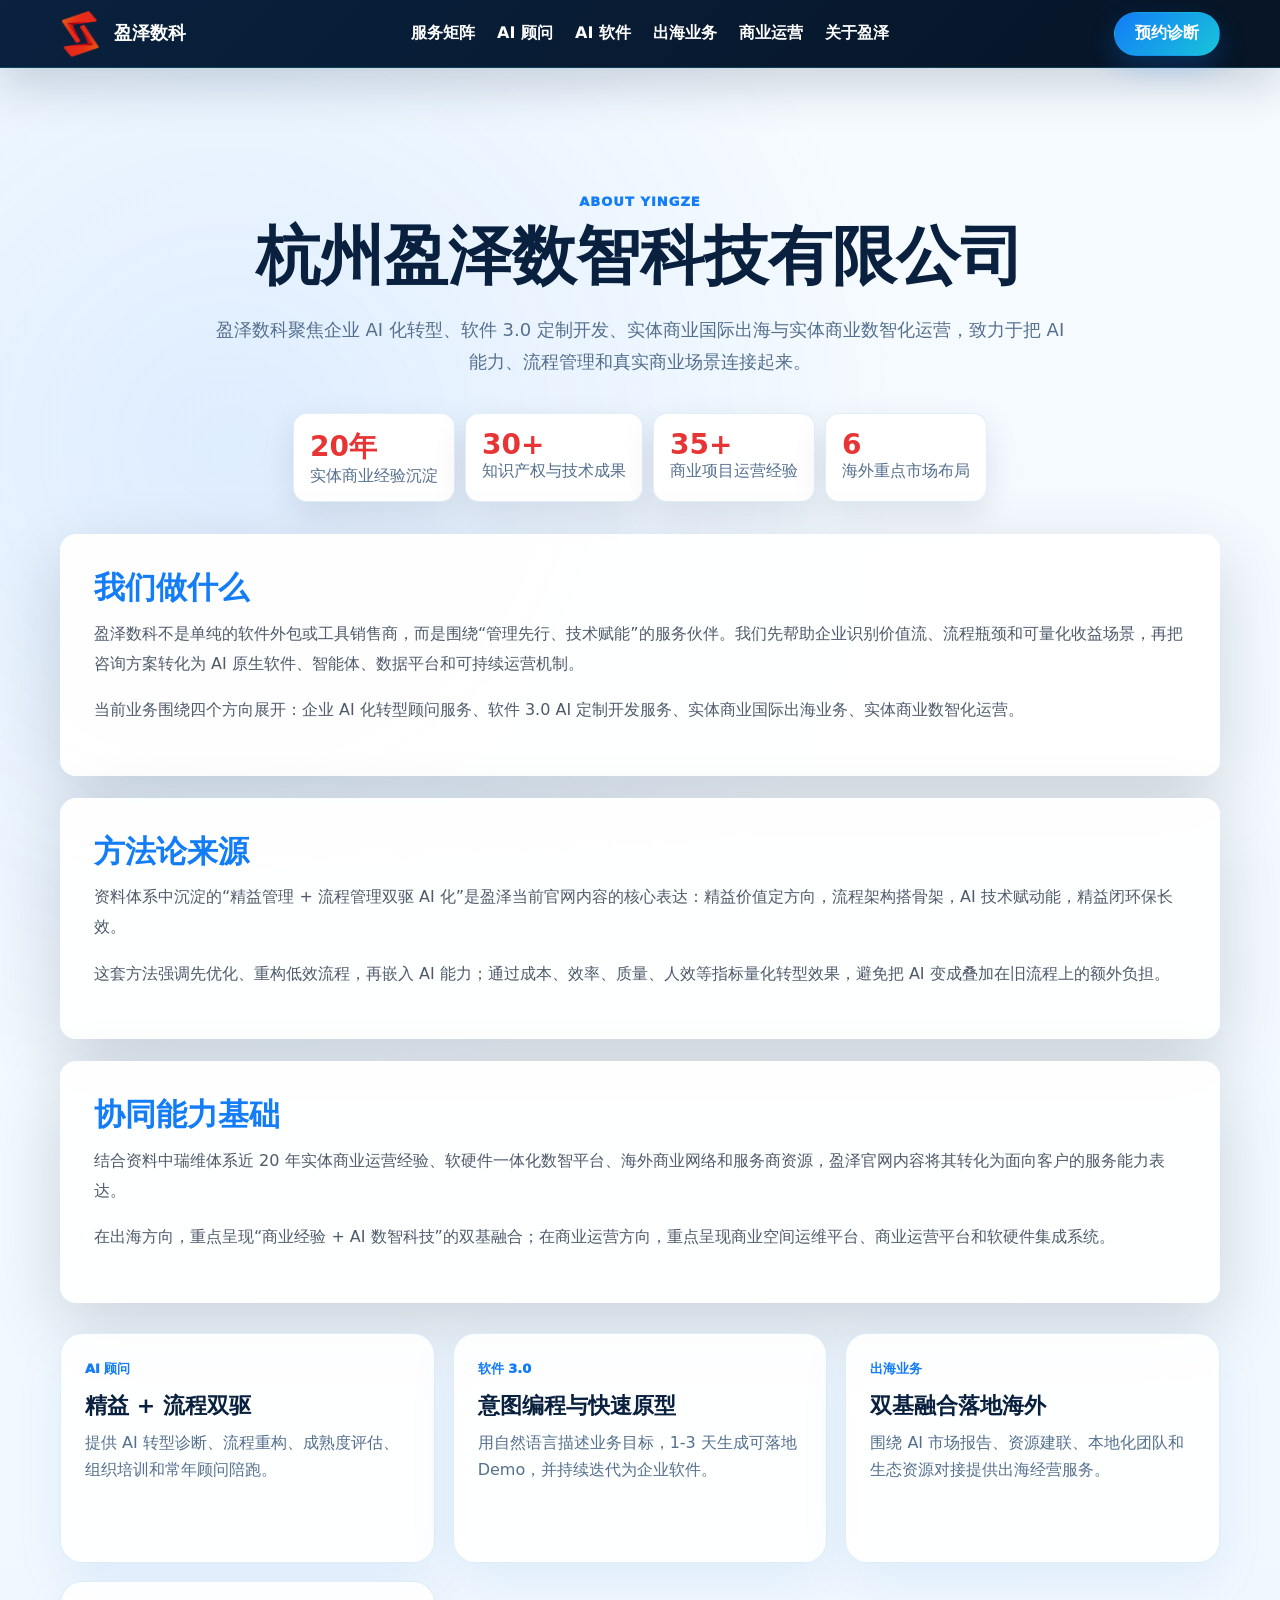
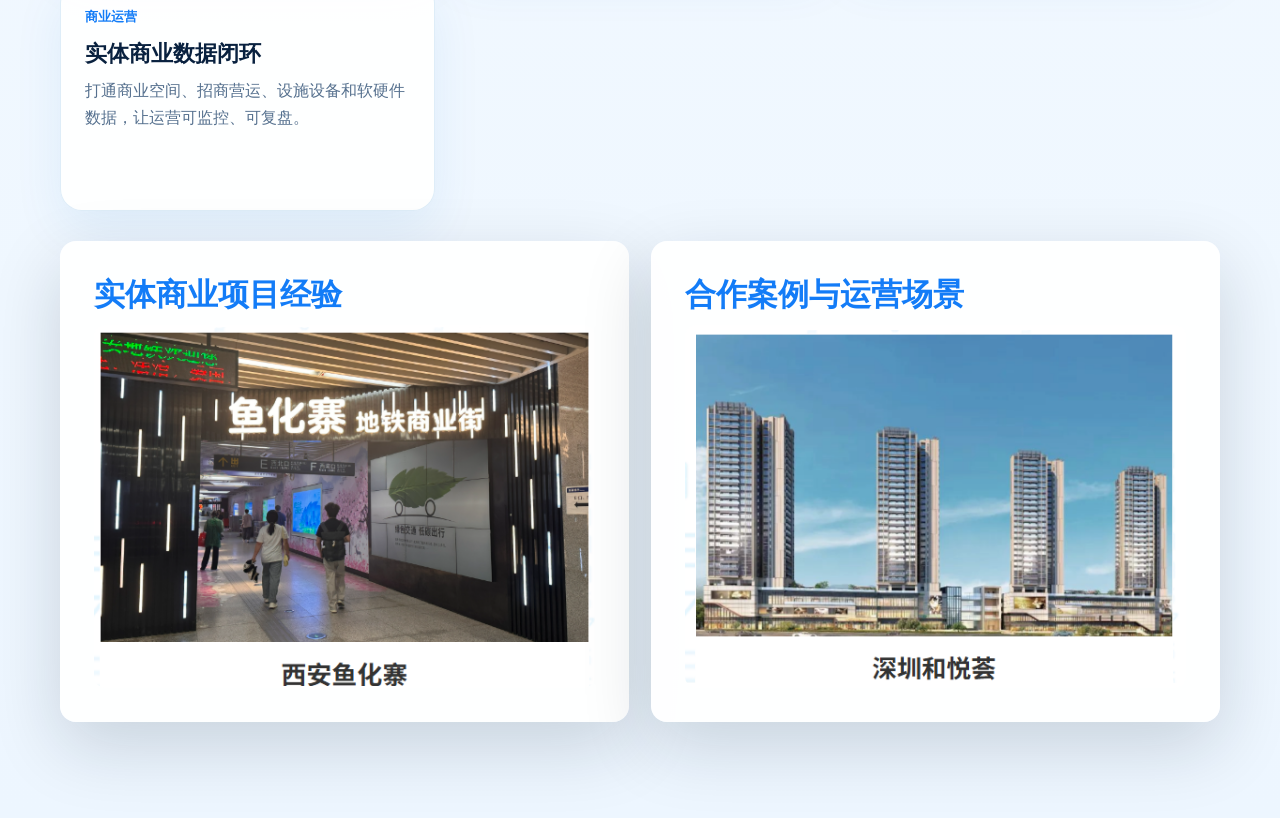
==== about.html @ e745547b "init website" ====
<!doctype html>
<html lang="zh-CN">
  <head>
    <meta charset="utf-8" />
    <meta name="viewport" content="width=device-width, initial-scale=1" />
    <title>关于盈泽 | 盈泽数科</title>
    <meta name="description" content="杭州盈泽数智科技有限公司，聚焦AI化转型顾问、软件3.0、国际出海与实体商业数智运营服务。" />
    <link rel="icon" type="image/png" href="./favicon.png" />
    <link rel="shortcut icon" type="image/png" href="./favicon.png" />
    <link rel="apple-touch-icon" href="./favicon.png" />
    <link rel="stylesheet" href="./styles.css" />
  </head>
  <body>
    <header class="site-header">
      <a class="brand" href="./index.html#home" aria-label="盈泽数科首页"><span class="brand-mark"></span><span>盈泽数科</span></a>
      <button class="nav-toggle" type="button" aria-label="打开导航" aria-expanded="false" data-nav-toggle><span></span><span></span></button>
      <nav class="site-nav" data-nav>
        <a href="./index.html#services">服务矩阵</a><a href="./advisory.html">AI 顾问</a><a href="./software.html">AI 软件</a><a href="./global.html">出海业务</a><a href="./commerce.html">商业运营</a><a href="./about.html">关于盈泽</a>
      </nav>
      <a class="header-action" href="./index.html#contact">预约诊断</a>
    </header>

    <main>
      <section class="section legacy-detail legacy-light legacy-about page-first-section">
        <div class="container">
          <div class="legacy-copy legacy-centered">
            <p class="eyebrow">ABOUT YINGZE</p>
            <h1>杭州盈泽数智科技有限公司</h1>
            <p>盈泽数科聚焦企业 AI 化转型、软件 3.0 定制开发、实体商业国际出海与实体商业数智化运营，致力于把 AI 能力、流程管理和真实商业场景连接起来。</p>
          </div>

          <div class="legacy-mini-stats stat-centered">
            <span><strong>20年</strong>实体商业经验沉淀</span>
            <span><strong>30+</strong>知识产权与技术成果</span>
            <span><strong>35+</strong>商业项目运营经验</span>
            <span><strong>6</strong>海外重点市场布局</span>
          </div>

          <div class="legacy-about-intro">
            <article>
              <h3>我们做什么</h3>
              <p>盈泽数科不是单纯的软件外包或工具销售商，而是围绕“管理先行、技术赋能”的服务伙伴。我们先帮助企业识别价值流、流程瓶颈和可量化收益场景，再把咨询方案转化为 AI 原生软件、智能体、数据平台和可持续运营机制。</p>
              <p>当前业务围绕四个方向展开：企业 AI 化转型顾问服务、软件 3.0 AI 定制开发服务、实体商业国际出海业务、实体商业数智化运营。</p>
            </article>
            <article>
              <h3>方法论来源</h3>
              <p>资料体系中沉淀的“精益管理 + 流程管理双驱 AI 化”是盈泽当前官网内容的核心表达：精益价值定方向，流程架构搭骨架，AI 技术赋动能，精益闭环保长效。</p>
              <p>这套方法强调先优化、重构低效流程，再嵌入 AI 能力；通过成本、效率、质量、人效等指标量化转型效果，避免把 AI 变成叠加在旧流程上的额外负担。</p>
            </article>
            <article>
              <h3>协同能力基础</h3>
              <p>结合资料中瑞维体系近 20 年实体商业运营经验、软硬件一体化数智平台、海外商业网络和服务商资源，盈泽官网内容将其转化为面向客户的服务能力表达。</p>
              <p>在出海方向，重点呈现“商业经验 + AI 数智科技”的双基融合；在商业运营方向，重点呈现商业空间运维平台、商业运营平台和软硬件集成系统。</p>
            </article>
          </div>

          <div class="advisory-grid about-capability-grid">
            <article><span>AI 顾问</span><h3>精益 + 流程双驱</h3><p>提供 AI 转型诊断、流程重构、成熟度评估、组织培训和常年顾问陪跑。</p></article>
            <article><span>软件 3.0</span><h3>意图编程与快速原型</h3><p>用自然语言描述业务目标，1-3 天生成可落地 Demo，并持续迭代为企业软件。</p></article>
            <article><span>出海业务</span><h3>双基融合落地海外</h3><p>围绕 AI 市场报告、资源建联、本地化团队和生态资源对接提供出海经营服务。</p></article>
            <article><span>商业运营</span><h3>实体商业数据闭环</h3><p>打通商业空间、招商营运、设施设备和软硬件数据，让运营可监控、可复盘。</p></article>
          </div>

          <div class="legacy-about-gallery">
            <article><h3>实体商业项目经验</h3><img src="./assets/legacy/我司项目1.png" alt="实体商业项目经验" /></article>
            <article><h3>合作案例与运营场景</h3><img src="./assets/legacy/合作案例1.png" alt="合作案例与运营场景" /></article>
          </div>
        </div>
      </section>
    </main>
    <script src="./script.js" defer></script>
  </body>
</html>
---- styles.css ----
:root {
  --bg: #f6fbff;
  --surface: #ffffff;
  --ink: #09213f;
  --muted: #55708e;
  --line: #d7e9f7;
  --blue: #137cf7;
  --cyan: #18c5d9;
  --mint: #26d4a4;
  --soft-blue: #eaf6ff;
  --soft-mint: #e9fbf5;
  --shadow: 0 24px 70px rgba(13, 103, 185, 0.14);
  --container: 1160px;
}

* {
  box-sizing: border-box;
}

html {
  scroll-behavior: smooth;
}

body {
  margin: 0;
  color: var(--ink);
  background:
    linear-gradient(180deg, #fffaf2 0%, #f8fcff 34%, #eaf7ff 68%, #f8fcff 100%);
  font-family: ui-sans-serif, system-ui, "Microsoft YaHei", "Segoe UI", Arial, sans-serif;
}

body.nav-open {
  overflow: hidden;
}

a {
  color: inherit;
  text-decoration: none;
}

button,
input,
select {
  font: inherit;
}

.container {
  width: min(calc(100% - 44px), var(--container));
  margin: 0 auto;
}

.site-header {
  position: sticky;
  top: 0;
  z-index: 40;
  display: grid;
  grid-template-columns: auto 1fr auto;
  gap: 24px;
  align-items: center;
  min-height: 68px;
  padding: 0 max(22px, calc((100vw - var(--container)) / 2));
  background:
    linear-gradient(135deg, rgba(9, 33, 63, 0.98), rgba(7, 20, 36, 0.96)),
    var(--ink);
  border-bottom: 1px solid rgba(24, 197, 217, 0.22);
  box-shadow: 0 18px 46px rgba(9, 33, 63, 0.18);
  backdrop-filter: blur(18px);
}

.brand {
  display: inline-flex;
  align-items: center;
  gap: 12px;
  color: #fff;
  font-weight: 900;
  white-space: nowrap;
  font-size: 18px;
  letter-spacing: 0;
  text-shadow: none;
  animation: brand-enter 1400ms cubic-bezier(0.16, 0.9, 0.18, 1) both;
  -webkit-font-smoothing: antialiased;
  text-rendering: geometricPrecision;
}

.brand-mark {
  width: 42px;
  height: 46px;
  background: url("./assets/logo-mark.png") center / contain no-repeat;
  animation: brand-mark-pop 1400ms cubic-bezier(0.16, 0.9, 0.18, 1) both;
}

.brand span:last-child {
  position: relative;
  overflow: hidden;
}

.brand span:last-child::after {
  content: none;
}

.site-nav {
  display: flex;
  justify-content: center;
  gap: 22px;
  color: #fff;
  font-size: 16px;
  font-weight: 900;
  letter-spacing: 0;
  -webkit-font-smoothing: antialiased;
  text-rendering: geometricPrecision;
}

.site-nav a:hover {
  color: #fff;
}

.header-action,
.btn {
  display: inline-flex;
  min-height: 44px;
  align-items: center;
  justify-content: center;
  padding: 10px 20px;
  border: 1px solid transparent;
  border-radius: 999px;
  font-weight: 1000;
  transition: transform 160ms ease, box-shadow 160ms ease, background 160ms ease;
}

.header-action {
  color: #fff;
  background: linear-gradient(135deg, var(--blue), var(--cyan));
  box-shadow: 0 12px 28px rgba(19, 124, 247, 0.24);
}

.btn:hover,
.header-action:hover {
  transform: translateY(-2px);
  box-shadow: 0 14px 34px rgba(19, 124, 247, 0.2);
}

.btn-primary {
  color: #fff;
  background: linear-gradient(135deg, var(--blue), var(--cyan));
}

.btn-secondary {
  color: var(--ink);
  background: rgba(255, 255, 255, 0.84);
  border-color: var(--line);
}

.nav-toggle {
  display: none;
  width: 42px;
  height: 42px;
  background: rgba(255, 255, 255, 0.08);
  border: 1px solid rgba(255, 255, 255, 0.18);
  border-radius: 12px;
}

.nav-toggle span {
  display: block;
  width: 18px;
  height: 2px;
  margin: 5px auto;
  background: #fff;
}

@keyframes brand-enter {
  0% {
    opacity: 0;
    transform: translateX(-84px) scale(0.86);
    filter: blur(8px);
  }
  42% {
    opacity: 1;
    transform: translateX(12px) scale(1.08);
    filter: blur(0);
  }
  66% {
    opacity: 1;
    transform: translateX(-4px) scale(0.99);
    filter: blur(0);
  }
  100% {
    opacity: 1;
    transform: translateX(0) scale(1);
    filter: blur(0);
  }
}

@keyframes brand-mark-pop {
  0% {
    transform: rotate(-10deg) scale(0.78);
  }
  45% {
    transform: rotate(3deg) scale(1.16);
  }
  100% {
    transform: rotate(0deg) scale(1);
  }
}

@keyframes heroGradientLoop {
  0% {
    background-position: 0% 12%, 88% 8%, 62% 86%, 0% 50%;
  }
  50% {
    background-position: 18% 24%, 70% 18%, 80% 68%, 100% 50%;
  }
  100% {
    background-position: 8% 36%, 96% 30%, 56% 72%, 0% 50%;
  }
}

@keyframes brand-shine {
  0% {
    left: -48%;
    opacity: 0;
  }
  24% {
    opacity: 1;
  }
  100% {
    left: 112%;
    opacity: 0;
  }
}

.hero {
  position: relative;
  min-height: 760px;
  overflow: hidden;
}

.hero-image {
  position: absolute;
  inset: 0;
  background:
    radial-gradient(circle at 18% 24%, rgba(255, 255, 255, 0.92) 0%, rgba(255, 255, 255, 0) 30%),
    radial-gradient(circle at 82% 18%, rgba(185, 231, 255, 0.58) 0%, rgba(185, 231, 255, 0) 34%),
    radial-gradient(circle at 68% 78%, rgba(226, 246, 255, 0.72) 0%, rgba(226, 246, 255, 0) 36%),
    linear-gradient(120deg, #fffaf2 0%, #f8fcff 36%, #eaf7ff 68%, #f7fbff 100%);
  background-size: 140% 140%, 150% 150%, 160% 160%, 220% 220%;
  animation: heroGradientLoop 18s ease-in-out infinite alternate;
}

.hero-grid {
  position: relative;
  display: grid;
  width: min(calc(100% - 44px), 1280px);
  grid-template-columns: minmax(420px, 0.92fr) minmax(560px, 1.08fr);
  gap: clamp(28px, 4vw, 48px);
  min-height: 760px;
  align-items: center;
}

.hero-copy {
  position: relative;
  z-index: 3;
  min-width: 0;
  max-width: 620px;
}

.eyebrow {
  margin: 0 0 14px;
  color: var(--blue);
  font-size: 13px;
  font-weight: 1000;
  letter-spacing: 0.08em;
}

h1,
h2,
h3,
p {
  margin-top: 0;
}

h1 {
  max-width: 760px;
  margin-bottom: 22px;
  font-size: 62px;
  font-weight: 900;
  line-height: 1.06;
  letter-spacing: 0;
  text-shadow: none;
  -webkit-font-smoothing: antialiased;
  text-rendering: geometricPrecision;
}

h2 {
  margin-bottom: 16px;
  font-size: 42px;
  line-height: 1.15;
  letter-spacing: 0;
}

h3 {
  margin-bottom: 12px;
  font-size: 24px;
  line-height: 1.25;
}

.hero-copy p:not(.eyebrow),
.section-head span,
.contact-copy span {
  max-width: 650px;
  color: var(--muted);
  font-size: 18px;
  line-height: 1.8;
}

.hero-actions {
  display: flex;
  flex-wrap: wrap;
  gap: 14px;
  margin-top: 32px;
}

.hero-tabs {
  display: inline-flex;
  gap: 2px;
  margin: 6px 0 28px;
  padding: 3px;
  background: rgba(255, 255, 255, 0.68);
  border: 1px solid rgba(215, 233, 247, 0.72);
  border-radius: 999px;
  box-shadow: 0 12px 36px rgba(13, 103, 185, 0.1);
  backdrop-filter: blur(10px);
}

.hero-tabs button {
  min-height: 40px;
  padding: 8px 20px;
  color: var(--ink);
  background: transparent;
  border: 0;
  border-radius: 999px;
  cursor: pointer;
  font-size: 16px;
  font-weight: 900;
  transition: color 180ms ease, background 180ms ease, box-shadow 180ms ease;
}

.hero-tabs button.is-active {
  color: #fff;
  background: #050b13;
  box-shadow: 0 10px 24px rgba(9, 33, 63, 0.18);
}

.hero-rotator {
  height: 144px;
  overflow: hidden;
}

.hero-rotator-track {
  display: grid;
  transition: transform 880ms cubic-bezier(0.16, 0.9, 0.18, 1);
  will-change: transform;
}

.hero-rotator h1 {
  display: flex;
  height: 144px;
  margin: 0;
  align-items: center;
}

.hero-dynamic-copy {
  min-height: 96px;
  transition: opacity 220ms ease, transform 220ms ease;
}

.hero-dynamic-copy.is-changing {
  opacity: 0;
  transform: translateY(8px);
}

.hero-showcase {
  position: relative;
  display: flex;
  width: 630px;
  max-width: 52vw;
  height: 700px;
  margin-left: auto;
  gap: 24px;
  overflow: hidden;
  border-radius: 0;
  mask-image: linear-gradient(180deg, transparent 0%, #000 7%, #000 93%, transparent 100%);
}

.hero-showcase::before,
.hero-showcase::after {
  position: absolute;
  left: 0;
  right: 0;
  z-index: 2;
  height: 110px;
  content: "";
  pointer-events: none;
}

.hero-showcase::before {
  top: 0;
  background: linear-gradient(180deg, rgba(246, 251, 255, 0.86), transparent);
}

.hero-showcase::after {
  bottom: 0;
  background: linear-gradient(0deg, rgba(246, 251, 255, 0.9), transparent);
}

.showcase-lane {
  display: flex;
  width: 194px;
  flex: 0 0 194px;
  flex-direction: column;
  gap: 24px;
  padding-top: 24px;
  will-change: transform;
}

.showcase-card {
  position: relative;
  width: 194px;
  height: 260px;
  flex: 0 0 260px;
  overflow: hidden;
  color: #fff;
  background: #fff;
  border-radius: 16px;
  box-shadow: 0 18px 44px rgba(9, 33, 63, 0.16);
  cursor: pointer;
  transition: transform 180ms ease, box-shadow 180ms ease;
}

.showcase-card--text {
  display: flex;
  height: 73px;
  flex-basis: 73px;
  padding: 14px 16px;
  flex-direction: column;
  justify-content: center;
  color: var(--ink);
  background: #fff;
}

.showcase-card--text strong {
  margin-bottom: 4px;
  color: var(--ink);
  font-size: 15px;
  font-weight: 900;
  line-height: 1.25;
  letter-spacing: 0;
  text-shadow: none;
  -webkit-font-smoothing: antialiased;
  text-rendering: geometricPrecision;
}

.showcase-card--text span {
  color: #52657c;
  font-size: 12px;
  font-weight: 650;
  line-height: 1.25;
  letter-spacing: 0;
  text-shadow: none;
  -webkit-font-smoothing: antialiased;
  text-rendering: geometricPrecision;
}

.showcase-card:hover {
  transform: translateY(-3px);
  box-shadow: 0 24px 60px rgba(9, 33, 63, 0.24);
}

.service-body p {
  color: var(--cyan);
  font-size: 12px;
  font-weight: 1000;
  letter-spacing: 0.08em;
}

.service-body p {
  color: #9ff8ff;
  text-shadow: 0 1px 8px rgba(0, 46, 76, 0.8);
}

.showcase-visual {
  position: absolute;
  inset: 0;
  background: url("./assets/youzan-showcase/01-dushi-liren.jpg") center / cover no-repeat;
  transition: opacity 180ms ease, transform 180ms ease;
}

.showcase-visual::before {
  content: none;
}

.showcase-visual::after {
  content: none;
}

.showcase-card:hover .showcase-visual {
  opacity: 0.92;
  transform: scale(1.035);
}

.showcase-card--image strong {
  display: block;
  color: #fff;
  font-size: 18px;
  line-height: 1.2;
}

.showcase-card--image p {
  margin: 0;
  color: rgba(255, 255, 255, 0.84);
  font-size: 12px;
  font-weight: 650;
  line-height: 1.45;
}

.card-agent .showcase-visual {
  background-image: url("./assets/youzan-showcase/02-daogou-ai.jpg");
}

.card-global .showcase-visual {
  background-image: url("./assets/youzan-showcase/03-neican.jpg");
}

.card-commerce .showcase-visual {
  background-image: url("./assets/youzan-showcase/04-siyu-service.jpg");
}

.card-retail .showcase-visual {
  background-image: url("./assets/youzan-showcase/05-brand-growth.jpg");
}

.card-workflow .showcase-visual {
  background-image: url("./assets/youzan-showcase/06-youzan-ai.jpg");
}

.card-content .showcase-visual {
  background-image: url("./assets/youzan-showcase/07-solutions.jpg");
}

.card-data .showcase-visual {
  background-image: url("./assets/youzan-showcase/08-allvalue.jpg");
}

.card-customer .showcase-visual {
  background-image: url("./assets/youzan-showcase/09-douyin.jpg");
}

.card-store .showcase-visual {
  background-image: url("./assets/youzan-showcase/10-huitouke-a.jpeg");
}

.card-market .showcase-visual {
  background-image: url("./assets/youzan-showcase/11-pengpeng.jpg");
}

.card-oversea .showcase-visual {
  background-image: url("./assets/youzan-showcase/12-huitouke-b.jpeg");
}

.section {
  padding: 96px 0;
}

.services {
  background:
    radial-gradient(circle at 16% 6%, rgba(255, 255, 255, 0.92) 0%, rgba(255, 255, 255, 0) 28%),
    radial-gradient(circle at 86% 28%, rgba(185, 231, 255, 0.34) 0%, rgba(185, 231, 255, 0) 30%),
    linear-gradient(180deg, rgba(247, 251, 255, 0.08) 0%, #f9fcff 42%, #eef8ff 100%);
}

.section-head {
  max-width: 760px;
  margin-bottom: 34px;
}

.section-head.compact {
  margin-inline: auto;
  text-align: center;
}

.service-grid {
  display: grid;
  grid-template-columns: repeat(2, minmax(0, 1fr));
  gap: 24px;
}

.service-card {
  position: relative;
  min-height: 210px;
  overflow: hidden;
  background: var(--surface);
  border: 1px solid var(--line);
  border-radius: 24px;
  box-shadow: 0 18px 50px rgba(13, 103, 185, 0.08);
}

.service-card::after {
  position: absolute;
  inset: 0;
  content: "";
  background:
    linear-gradient(180deg, rgba(6, 26, 50, 0.12) 0%, rgba(6, 26, 50, 0.34) 42%, rgba(4, 18, 36, 0.94) 100%),
    linear-gradient(90deg, rgba(19, 124, 247, 0.22), rgba(5, 18, 36, 0.18));
  pointer-events: none;
}

.service-art {
  position: absolute;
  inset: 0;
  background-size: cover;
  background-position: center;
  transition: transform 220ms ease;
}

.service-card:hover .service-art {
  transform: scale(1.035);
}

.art-advisory {
  background-image: url("./assets/module-back-compressed.jpg");
  background-position: center 43%;
}

.art-software {
  background-image: url("./assets/module-back-compressed.jpg");
  background-position: 54% center;
}

.art-global {
  background-image: url("./assets/module-back-compressed.jpg");
  background-position: 46% center;
}

.art-commerce {
  background-image: url("./assets/module-back-compressed.jpg");
  background-position: center 58%;
}

.service-body {
  position: relative;
  z-index: 1;
  display: flex;
  min-height: 210px;
  padding: 24px;
  flex-direction: column;
  justify-content: flex-end;
  color: #fff;
  text-shadow: 0 2px 12px rgba(3, 12, 24, 0.5);
}

.service-body span {
  display: block;
  color: rgba(255, 255, 255, 0.94);
  line-height: 1.55;
  font-weight: 650;
}

.service-body h3 {
  color: #fff;
  text-shadow: 0 3px 16px rgba(3, 12, 24, 0.78);
}

.service-body a {
  display: inline-flex;
  width: fit-content;
  min-height: 34px;
  margin-top: 18px;
  align-items: center;
  gap: 8px;
  padding: 7px 13px;
  color: #fff;
  background: rgba(255, 255, 255, 0.16);
  border: 1px solid rgba(255, 255, 255, 0.58);
  border-radius: 999px;
  box-shadow: 0 8px 22px rgba(2, 14, 28, 0.2);
  font-weight: 1000;
  text-shadow: 0 2px 10px rgba(3, 12, 24, 0.68);
  transition: transform 160ms ease, background 160ms ease, border-color 160ms ease;
}

.service-body a::after {
  content: "→";
  font-size: 15px;
  line-height: 1;
}

.service-body a:hover {
  transform: translateY(-1px);
  background: rgba(255, 255, 255, 0.28);
  border-color: rgba(255, 255, 255, 0.9);
}

.bright-band {
  background: linear-gradient(135deg, #ffffff, #eaf7ff 52%, #e9fbf5);
}

.split,
.contact-grid,
.footer-grid {
  display: grid;
  grid-template-columns: minmax(0, 0.9fr) minmax(340px, 0.7fr);
  gap: 52px;
  align-items: start;
}

.value-list,
.process-grid {
  display: grid;
  gap: 14px;
}

.value-list article,
.process-grid article,
.contact-form {
  background: var(--surface);
  border: 1px solid var(--line);
  border-radius: 20px;
  box-shadow: 0 14px 40px rgba(13, 103, 185, 0.07);
}

.value-list article {
  padding: 22px;
}

.value-list b,
.process-grid b {
  display: block;
  margin-bottom: 8px;
  font-size: 19px;
}

.value-list span,
.process-grid p {
  color: var(--muted);
  line-height: 1.7;
}

.process {
  background:
    radial-gradient(circle at 18% 20%, rgba(255, 250, 242, 0.84) 0%, rgba(255, 250, 242, 0) 30%),
    radial-gradient(circle at 78% 8%, rgba(24, 197, 217, 0.12) 0%, rgba(24, 197, 217, 0) 32%),
    linear-gradient(180deg, #eef8ff 0%, #fbfdff 46%, #f3fbff 100%);
}

.process-grid {
  grid-template-columns: repeat(4, 1fr);
}

.process-grid article {
  padding: 24px;
}

.process-grid span {
  display: inline-flex;
  margin-bottom: 22px;
  color: var(--blue);
  font-weight: 1000;
}

.legacy-detail {
  overflow: hidden;
}

.page-first-section {
  padding-top: 126px;
}

.legacy-detail img {
  display: block;
  max-width: 100%;
}

.legacy-dark {
  color: #fff;
  background: linear-gradient(180deg, #07090d 0%, #111927 100%);
}

.legacy-light {
  background:
    radial-gradient(circle at 18% 16%, rgba(19, 124, 247, 0.1), transparent 30%),
    linear-gradient(180deg, #f6fbff 0%, #edf6ff 100%);
}

.advisory-hero {
  background:
    radial-gradient(circle at 16% 18%, rgba(255, 250, 242, 0.92) 0%, rgba(255, 250, 242, 0) 30%),
    radial-gradient(circle at 88% 20%, rgba(185, 231, 255, 0.54) 0%, rgba(185, 231, 255, 0) 34%),
    linear-gradient(135deg, #fffaf2 0%, #f8fcff 46%, #eaf7ff 100%);
}

.advisory-hero-card {
  overflow: hidden;
  background: rgba(255, 255, 255, 0.92);
  border: 1px solid rgba(215, 233, 247, 0.82);
  border-radius: 26px;
  box-shadow: 0 26px 76px rgba(9, 33, 63, 0.16);
}

.advisory-hero-card img {
  width: 100%;
  aspect-ratio: 1.42;
  object-fit: cover;
}

.advisory-hero-card div {
  padding: 24px;
}

.advisory-hero-card b {
  display: block;
  margin-bottom: 8px;
  font-size: 22px;
}

.advisory-hero-card p {
  margin: 0;
  color: var(--muted);
  line-height: 1.7;
}

.advisory-band {
  background:
    radial-gradient(circle at 20% 0%, rgba(255, 255, 255, 0.88) 0%, rgba(255, 255, 255, 0) 30%),
    linear-gradient(180deg, #f4fbff 0%, #fbfdff 50%, #eef8ff 100%);
}

.advisory-grid {
  display: grid;
  grid-template-columns: repeat(3, minmax(0, 1fr));
  gap: 18px;
}

.advisory-grid article {
  min-height: 230px;
  padding: 24px;
  background: rgba(255, 255, 255, 0.9);
  border: 1px solid rgba(215, 233, 247, 0.82);
  border-radius: 22px;
  box-shadow: 0 18px 50px rgba(13, 103, 185, 0.08);
}

.advisory-grid span {
  color: var(--blue);
  font-size: 13px;
  font-weight: 1000;
}

.advisory-grid h3 {
  margin: 14px 0 10px;
  font-size: 22px;
}

.advisory-grid p {
  margin: 0;
  color: var(--muted);
  line-height: 1.7;
}

.advisory-method {
  background:
    radial-gradient(circle at 82% 12%, rgba(24, 197, 217, 0.13) 0%, rgba(24, 197, 217, 0) 32%),
    linear-gradient(180deg, #eef8ff 0%, #f9fcff 56%, #f4fbff 100%);
}

.advisory-process {
  grid-template-columns: repeat(3, 1fr);
}

.advisory-deliverables .legacy-product-card {
  min-height: 260px;
  padding: 28px;
  background: rgba(255, 255, 255, 0.92);
}

.advisory-cta {
  background:
    radial-gradient(circle at 18% 18%, rgba(255, 250, 242, 0.9) 0%, rgba(255, 250, 242, 0) 28%),
    radial-gradient(circle at 82% 30%, rgba(185, 231, 255, 0.44) 0%, rgba(185, 231, 255, 0) 34%),
    linear-gradient(180deg, #eef8ff 0%, #fbfdff 100%);
}

.advisory-actions {
  justify-content: center;
}

.legacy-copy {
  max-width: 720px;
}

.legacy-copy h2 {
  font-size: clamp(34px, 4vw, 58px);
  line-height: 1.1;
}

.legacy-copy h1 {
  max-width: none;
  font-size: clamp(38px, 5vw, 68px);
  line-height: 1.08;
}

.legacy-copy p:not(.eyebrow) {
  color: rgba(255, 255, 255, 0.74);
  font-size: 18px;
  line-height: 1.75;
}

.legacy-light .legacy-copy p:not(.eyebrow) {
  color: var(--muted);
}

.legacy-centered {
  max-width: 860px;
  margin: 0 auto 36px;
  text-align: center;
}

.legacy-product-grid {
  display: grid;
  grid-template-columns: repeat(3, minmax(0, 1fr));
  gap: 18px;
}

.legacy-product-card {
  min-height: 510px;
  padding: 18px 18px 26px;
  color: var(--ink);
  background: #f6f8fb;
  border: 1px solid rgba(215, 233, 247, 0.72);
  border-radius: 18px;
  box-shadow: 0 20px 52px rgba(9, 22, 40, 0.16);
}

.legacy-product-card img {
  width: 100%;
  aspect-ratio: 1.78;
  margin-bottom: 22px;
  object-fit: contain;
  background: #fff;
  border-radius: 12px;
}

.legacy-product-card p {
  color: var(--muted);
  line-height: 1.65;
}

.legacy-product-card a {
  display: inline-flex;
  margin-top: 12px;
  color: var(--blue);
  font-weight: 1000;
}

.legacy-split-grid {
  display: grid;
  grid-template-columns: 0.86fr 1.14fr;
  gap: 48px;
  align-items: center;
}

.legacy-mini-stats {
  display: flex;
  gap: 10px;
  flex-wrap: wrap;
  margin-top: 24px;
}

.stat-centered {
  justify-content: center;
  margin: 0 auto 32px;
}

.legacy-mini-stats span {
  padding: 14px 16px;
  color: var(--muted);
  background: #fff;
  border: 1px solid rgba(215, 233, 247, 0.72);
  border-radius: 14px;
  box-shadow: 0 12px 34px rgba(9, 22, 40, 0.1);
}

.legacy-mini-stats strong {
  display: block;
  color: #e73535;
  font-size: 28px;
}

.legacy-pain-stack {
  display: grid;
  gap: 16px;
}

.legacy-pain-stack img,
.legacy-mosaic figure,
.legacy-case-stage img,
.legacy-case-row article,
.legacy-about-intro article,
.legacy-about-gallery article {
  border-radius: 16px;
  box-shadow: 0 24px 70px rgba(9, 22, 40, 0.16);
}

.legacy-pain-stack img:nth-child(2) {
  margin-left: 10%;
}

.legacy-pain-stack img:nth-child(3) {
  width: 86%;
}

.legacy-pain-stack img:nth-child(4) {
  width: 92%;
  margin-left: 6%;
}

.legacy-mosaic {
  display: grid;
  grid-template-columns: repeat(6, 1fr);
  gap: 14px;
}

.legacy-mosaic figure {
  position: relative;
  min-height: 240px;
  margin: 0;
  overflow: hidden;
  background: #fff;
}

.legacy-mosaic figure {
  grid-column: span 2;
}

.legacy-mosaic img {
  width: 100%;
  height: 100%;
  object-fit: cover;
}

.legacy-mosaic figcaption {
  position: absolute;
  left: 14px;
  bottom: 12px;
  padding: 8px 12px;
  color: #fff;
  background: rgba(0, 0, 0, 0.58);
  border-radius: 999px;
  backdrop-filter: blur(12px);
  font-size: 13px;
  font-weight: 900;
}

.legacy-case-stage {
  display: grid;
  grid-template-columns: repeat(2, 1fr);
  gap: 16px;
  margin-bottom: 18px;
}

.legacy-case-stage img,
.legacy-case-row img {
  width: 100%;
  object-fit: cover;
}

.legacy-case-row {
  display: flex;
  gap: 14px;
}

.legacy-case-row article {
  flex: 1;
  overflow: hidden;
  background: #fff;
}

.legacy-case-row img {
  aspect-ratio: 1.78;
}

.legacy-case-row h3 {
  margin: 14px 16px 18px;
  font-size: 18px;
}

.legacy-about .legacy-copy h2 {
  color: var(--blue);
}

.legacy-about-intro {
  display: grid;
  gap: 22px;
  margin-bottom: 28px;
}

.about-capability-grid {
  margin: 30px 0;
}

.legacy-about-intro article,
.legacy-about-gallery article {
  padding: clamp(22px, 3vw, 34px);
  background: rgba(255, 255, 255, 0.96);
}

.legacy-about-intro h3,
.legacy-about-gallery h3 {
  color: var(--blue);
  font-size: clamp(24px, 2.4vw, 34px);
}

.legacy-about-intro p {
  color: #4f5b6b;
  line-height: 1.9;
}

.legacy-about-gallery {
  display: grid;
  grid-template-columns: repeat(2, minmax(0, 1fr));
  gap: 22px;
}

.legacy-about-gallery img {
  width: 100%;
  aspect-ratio: 1.38;
  object-fit: contain;
  background: #fff;
  border-radius: 12px;
}

.contact {
  padding: 96px 0;
  background:
    radial-gradient(circle at 18% 18%, rgba(255, 250, 242, 0.88) 0%, rgba(255, 250, 242, 0) 28%),
    radial-gradient(circle at 82% 26%, rgba(185, 231, 255, 0.42) 0%, rgba(185, 231, 255, 0) 32%),
    linear-gradient(180deg, #f3fbff 0%, #f9fcff 48%, #eaf7ff 100%);
}

.contact-form {
  display: grid;
  gap: 16px;
  padding: 28px;
}

.contact-form label {
  display: grid;
  gap: 8px;
  color: var(--muted);
  font-size: 14px;
  font-weight: 1000;
}

.contact-form input,
.contact-form select {
  min-height: 48px;
  padding: 11px 13px;
  color: var(--ink);
  background: #fff;
  border: 1px solid var(--line);
  border-radius: 14px;
  outline: none;
}

.contact-form input:focus,
.contact-form select:focus {
  border-color: var(--cyan);
  box-shadow: 0 0 0 4px rgba(24, 197, 217, 0.16);
}

.form-status {
  min-height: 24px;
  margin: 0;
  color: #0d8f78;
  font-weight: 900;
}

.site-footer {
  padding: 42px 0;
  color: rgba(255, 255, 255, 0.78);
  background: #09213f;
}

.site-footer strong {
  color: #fff;
}

.site-footer p {
  line-height: 1.7;
}

@media (max-width: 1040px) {
  .site-header {
    grid-template-columns: auto auto;
    justify-content: space-between;
  }

  .nav-toggle {
    display: block;
  }

  .site-nav {
    position: fixed;
    inset: 76px 16px auto;
    display: none;
    padding: 16px;
    flex-direction: column;
    gap: 4px;
    color: rgba(255, 255, 255, 0.82);
    background: rgba(9, 33, 63, 0.96);
    border: 1px solid rgba(24, 197, 217, 0.2);
    border-radius: 20px;
    box-shadow: 0 20px 60px rgba(9, 33, 63, 0.24);
  }

  .site-nav.is-open {
    display: flex;
  }

  .site-nav a {
    padding: 10px;
  }

  .header-action {
    display: none;
  }

  .hero-grid,
  .split,
  .contact-grid,
  .footer-grid {
    grid-template-columns: 1fr;
  }

  .hero-showcase {
    width: 100%;
    max-width: 100%;
    height: 560px;
    justify-content: center;
  }

  .hero-image {
    background:
      radial-gradient(circle at 20% 16%, rgba(255, 255, 255, 0.9) 0%, rgba(255, 255, 255, 0) 32%),
      radial-gradient(circle at 78% 24%, rgba(185, 231, 255, 0.54) 0%, rgba(185, 231, 255, 0) 38%),
      linear-gradient(145deg, #fffaf2 0%, #f8fcff 42%, #eaf7ff 100%);
    background-size: 145% 145%, 155% 155%, 220% 220%;
  }

  .process-grid {
    grid-template-columns: repeat(2, 1fr);
  }

  .legacy-product-grid,
  .legacy-split-grid,
  .legacy-case-stage,
  .legacy-about-gallery,
  .advisory-grid,
  .advisory-process {
    grid-template-columns: 1fr;
  }

  .legacy-case-row {
    display: grid;
    grid-template-columns: 1fr 1fr;
  }

  .legacy-mosaic {
    grid-template-columns: 1fr;
  }

  .legacy-mosaic figure {
    grid-column: auto;
  }
}

@media (max-width: 1180px) and (min-width: 1041px) {
  .hero-grid {
    width: min(calc(100% - 36px), 1120px);
    grid-template-columns: minmax(380px, 0.9fr) minmax(520px, 1.1fr);
    gap: 24px;
  }

  .hero-copy {
    max-width: 520px;
  }

  h1 {
    font-size: 54px;
  }

  .hero-showcase {
    width: 588px;
    max-width: 58vw;
    gap: 18px;
  }

  .showcase-lane {
    width: 184px;
    flex-basis: 184px;
    gap: 20px;
  }

  .showcase-card {
    width: 184px;
  }
}

@media (max-width: 720px) {
  .container {
    width: min(calc(100% - 28px), var(--container));
  }

  .hero,
  .hero-grid {
    min-height: 720px;
  }

  h1 {
    font-size: 38px;
  }

  .hero-tabs {
    display: grid;
    grid-template-columns: 1fr 1fr;
    width: 100%;
    margin-bottom: 22px;
    border-radius: 22px;
  }

  .hero-tabs button {
    min-height: 38px;
    padding: 8px 12px;
    font-size: 15px;
  }

  .hero-rotator,
  .hero-rotator h1 {
    height: 94px;
  }

  .hero-copy {
    max-width: none;
  }

  .hero-dynamic-copy {
    min-height: 118px;
  }

  h2 {
    font-size: 30px;
  }

  .section,
  .contact {
    padding: 66px 0;
  }

  .service-grid,
  .process-grid {
    grid-template-columns: 1fr;
  }

  .service-card,
  .service-body {
    min-height: 190px;
  }

  .hero-actions {
    display: grid;
  }

  .hero-showcase {
    height: 460px;
    justify-content: flex-start;
    gap: 14px;
  }

  .showcase-lane {
    width: 160px;
    flex-basis: 160px;
    gap: 14px;
    padding-top: 14px;
  }

  .showcase-card {
    width: 160px;
    height: 214px;
    flex-basis: 214px;
    border-radius: 20px;
  }

  .showcase-card--text {
    height: 70px;
    flex-basis: 70px;
    padding: 12px 13px;
    border-radius: 18px;
  }

  .showcase-card--image strong {
    font-size: 17px;
  }

  .showcase-card--text strong {
    font-size: 14px;
  }

  .showcase-card--text span {
    font-size: 11px;
    line-height: 1.25;
  }

  .legacy-product-card {
    min-height: auto;
  }

  .legacy-case-row {
    grid-template-columns: 1fr;
  }

  .legacy-pain-stack img,
  .legacy-pain-stack img:nth-child(2),
  .legacy-pain-stack img:nth-child(3),
  .legacy-pain-stack img:nth-child(4) {
    width: 100%;
    margin-left: 0;
  }
}

@media (prefers-reduced-motion: reduce) {
  .brand,
  .brand-mark,
  .hero-image,
  .brand span:last-child::after {
    animation: none;
  }
}
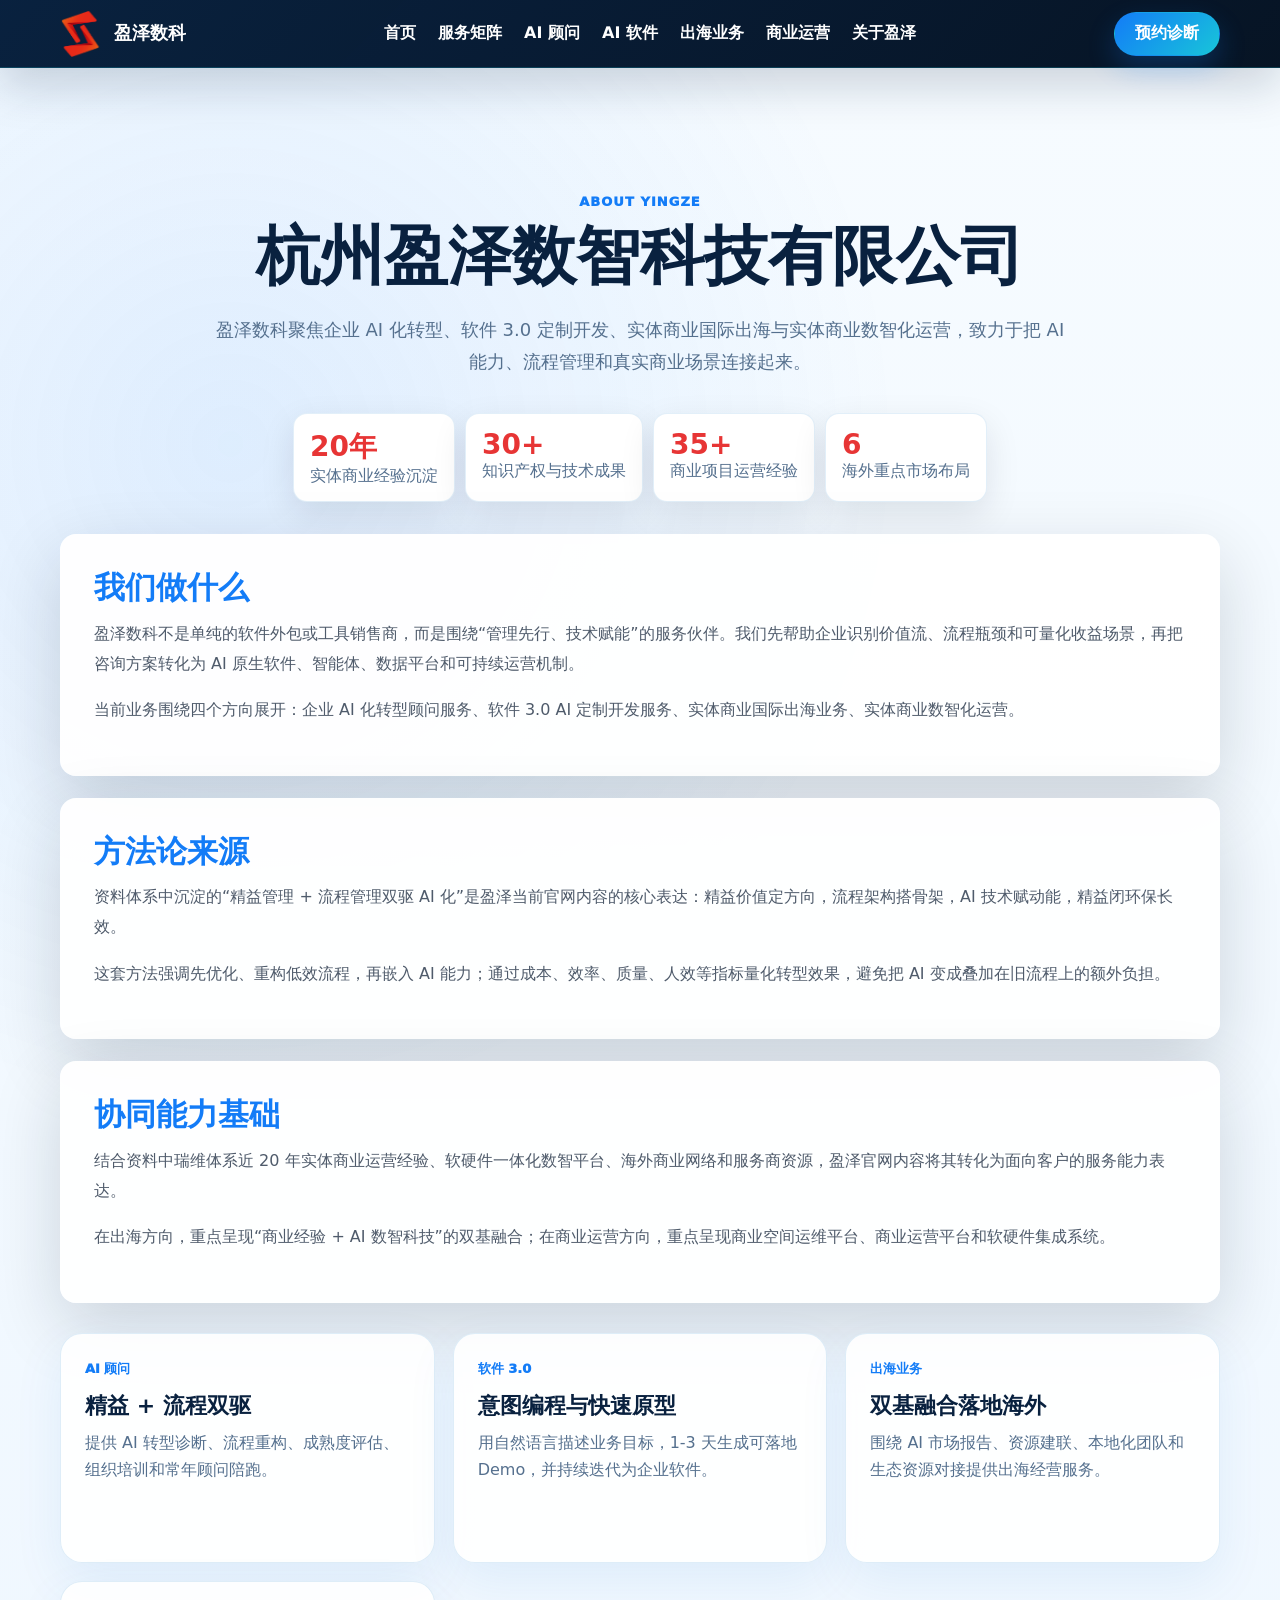
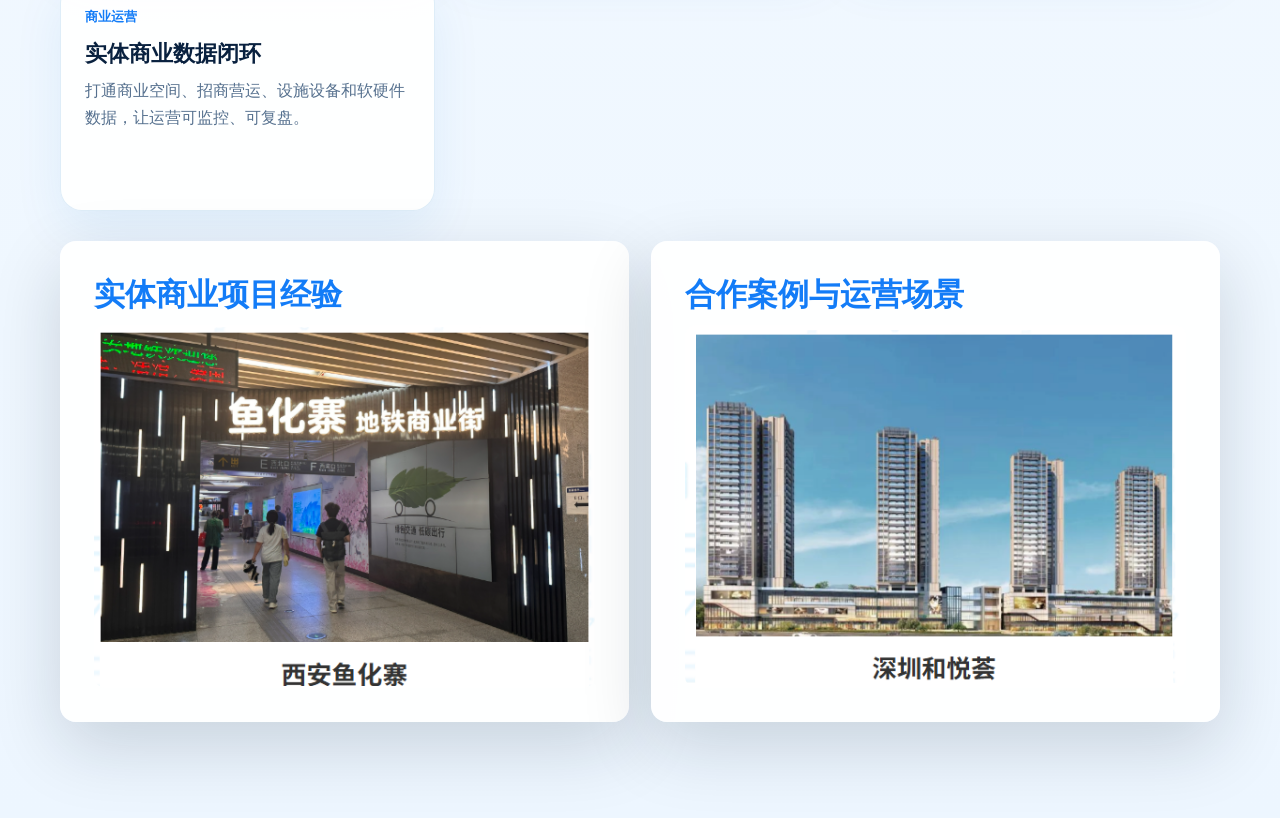
==== commit c7098a61: "upd0617" ====
--- a/about.html
+++ b/about.html
@@ -12,9 +12,16 @@
   </head>
   <body>
     <header class="site-header">
-      <a class="brand" href="./index.html#home" aria-label="盈泽数科首页"><span class="brand-mark"></span><span>盈泽数科</span></a>
-      <button class="nav-toggle" type="button" aria-label="打开导航" aria-expanded="false" data-nav-toggle><span></span><span></span></button>
+      <a class="brand" href="./index.html#home" aria-label="盈泽数科首页"><span class="brand-bounce"><span class="brand-mark"></span><span>盈泽数科</span></span></a>
+      <button class="nav-toggle" type="button" aria-label="打开导航" aria-expanded="false" data-nav-toggle>
+        <span class="nav-toggle-icon">
+          <span></span>
+          <span></span>
+        </span>
+        导航
+      </button>
       <nav class="site-nav" data-nav>
+        <a href="./index.html#home">首页</a>
         <a href="./index.html#services">服务矩阵</a><a href="./advisory.html">AI 顾问</a><a href="./software.html">AI 软件</a><a href="./global.html">出海业务</a><a href="./commerce.html">商业运营</a><a href="./about.html">关于盈泽</a>
       </nav>
       <a class="header-action" href="./index.html#contact">预约诊断</a>
--- a/styles.css
+++ b/styles.css
@@ -70,7 +70,6 @@
 .brand {
   display: inline-flex;
   align-items: center;
-  gap: 12px;
   color: #fff;
   font-weight: 900;
   white-space: nowrap;
@@ -82,6 +81,20 @@
   text-rendering: geometricPrecision;
 }
 
+.brand-bounce {
+  display: inline-flex;
+  align-items: center;
+  gap: 12px;
+  transform-origin: center bottom;
+  will-change: transform;
+  -webkit-font-smoothing: antialiased;
+  text-rendering: geometricPrecision;
+}
+
+.brand.is-bouncing .brand-bounce {
+  animation: brand-marble-bounce 1120ms cubic-bezier(0.22, 0.78, 0.28, 1) both;
+}
+
 .brand-mark {
   width: 42px;
   height: 46px;
@@ -89,12 +102,12 @@
   animation: brand-mark-pop 1400ms cubic-bezier(0.16, 0.9, 0.18, 1) both;
 }
 
-.brand span:last-child {
+.brand-bounce span:last-child {
   position: relative;
   overflow: hidden;
 }
 
-.brand span:last-child::after {
+.brand-bounce span:last-child::after {
   content: none;
 }
 
@@ -152,19 +165,36 @@
 
 .nav-toggle {
   display: none;
-  width: 42px;
+  align-items: center;
+  gap: 6px;
   height: 42px;
+  padding: 0 12px;
   background: rgba(255, 255, 255, 0.08);
   border: 1px solid rgba(255, 255, 255, 0.18);
   border-radius: 12px;
-}
-
-.nav-toggle span {
+  color: rgba(255, 255, 255, 0.78);
+  font-size: 13px;
+  font-weight: 600;
+  letter-spacing: 1px;
+  white-space: nowrap;
+  cursor: pointer;
+  -webkit-font-smoothing: antialiased;
+}
+
+.nav-toggle-icon {
+  display: flex;
+  flex-direction: column;
+  gap: 5px;
+  width: 18px;
+  flex-shrink: 0;
+}
+
+.nav-toggle-icon span {
   display: block;
-  width: 18px;
+  width: 100%;
   height: 2px;
-  margin: 5px auto;
   background: #fff;
+  border-radius: 1px;
 }
 
 @keyframes brand-enter {
@@ -202,6 +232,36 @@
   }
 }
 
+@keyframes brand-marble-bounce {
+  0% {
+    transform: translateY(0) scale(1);
+  }
+  18% {
+    transform: translateY(15px) scaleX(1.05) scaleY(0.86);
+  }
+  31% {
+    transform: translateY(-13px) scaleX(0.96) scaleY(1.07);
+  }
+  44% {
+    transform: translateY(8px) scaleX(1.03) scaleY(0.92);
+  }
+  56% {
+    transform: translateY(-7px) scaleX(0.98) scaleY(1.04);
+  }
+  68% {
+    transform: translateY(4px) scaleX(1.015) scaleY(0.96);
+  }
+  80% {
+    transform: translateY(-3px) scaleX(0.99) scaleY(1.02);
+  }
+  91% {
+    transform: translateY(1px) scaleX(1.005) scaleY(0.99);
+  }
+  100% {
+    transform: translateY(0) scale(1);
+  }
+}
+
 @keyframes heroGradientLoop {
   0% {
     background-position: 0% 12%, 88% 8%, 62% 86%, 0% 50%;
@@ -238,10 +298,10 @@
   position: absolute;
   inset: 0;
   background:
-    radial-gradient(circle at 18% 24%, rgba(255, 255, 255, 0.92) 0%, rgba(255, 255, 255, 0) 30%),
-    radial-gradient(circle at 82% 18%, rgba(185, 231, 255, 0.58) 0%, rgba(185, 231, 255, 0) 34%),
+    radial-gradient(circle at 18% 24%, rgba(213, 240, 255, 0.82) 0%, rgba(213, 240, 255, 0) 30%),
+    radial-gradient(circle at 82% 18%, rgba(255, 250, 242, 0.82) 0%, rgba(255, 250, 242, 0) 34%),
     radial-gradient(circle at 68% 78%, rgba(226, 246, 255, 0.72) 0%, rgba(226, 246, 255, 0) 36%),
-    linear-gradient(120deg, #fffaf2 0%, #f8fcff 36%, #eaf7ff 68%, #f7fbff 100%);
+    linear-gradient(120deg, #eaf7ff 0%, #f6fbff 38%, #fffaf2 74%, #fffdf8 100%);
   background-size: 140% 140%, 150% 150%, 160% 160%, 220% 220%;
   animation: heroGradientLoop 18s ease-in-out infinite alternate;
 }
@@ -636,7 +696,7 @@
 }
 
 .art-global {
-  background-image: url("./assets/module-back-compressed.jpg");
+  background-image: url("./assets/out_cn.jpeg");
   background-position: 46% center;
 }
 
@@ -1204,7 +1264,7 @@
   }
 
   .nav-toggle {
-    display: block;
+    display: inline-flex;
   }
 
   .site-nav {
@@ -1249,9 +1309,9 @@
 
   .hero-image {
     background:
-      radial-gradient(circle at 20% 16%, rgba(255, 255, 255, 0.9) 0%, rgba(255, 255, 255, 0) 32%),
-      radial-gradient(circle at 78% 24%, rgba(185, 231, 255, 0.54) 0%, rgba(185, 231, 255, 0) 38%),
-      linear-gradient(145deg, #fffaf2 0%, #f8fcff 42%, #eaf7ff 100%);
+      radial-gradient(circle at 20% 16%, rgba(213, 240, 255, 0.84) 0%, rgba(213, 240, 255, 0) 32%),
+      radial-gradient(circle at 78% 24%, rgba(255, 250, 242, 0.82) 0%, rgba(255, 250, 242, 0) 38%),
+      linear-gradient(145deg, #eaf7ff 0%, #f7fbff 42%, #fffaf2 100%);
     background-size: 145% 145%, 155% 155%, 220% 220%;
   }
 
@@ -1439,7 +1499,8 @@
   .brand,
   .brand-mark,
   .hero-image,
-  .brand span:last-child::after {
+  .brand.is-bouncing .brand-bounce,
+  .brand-bounce span:last-child::after {
     animation: none;
   }
 }
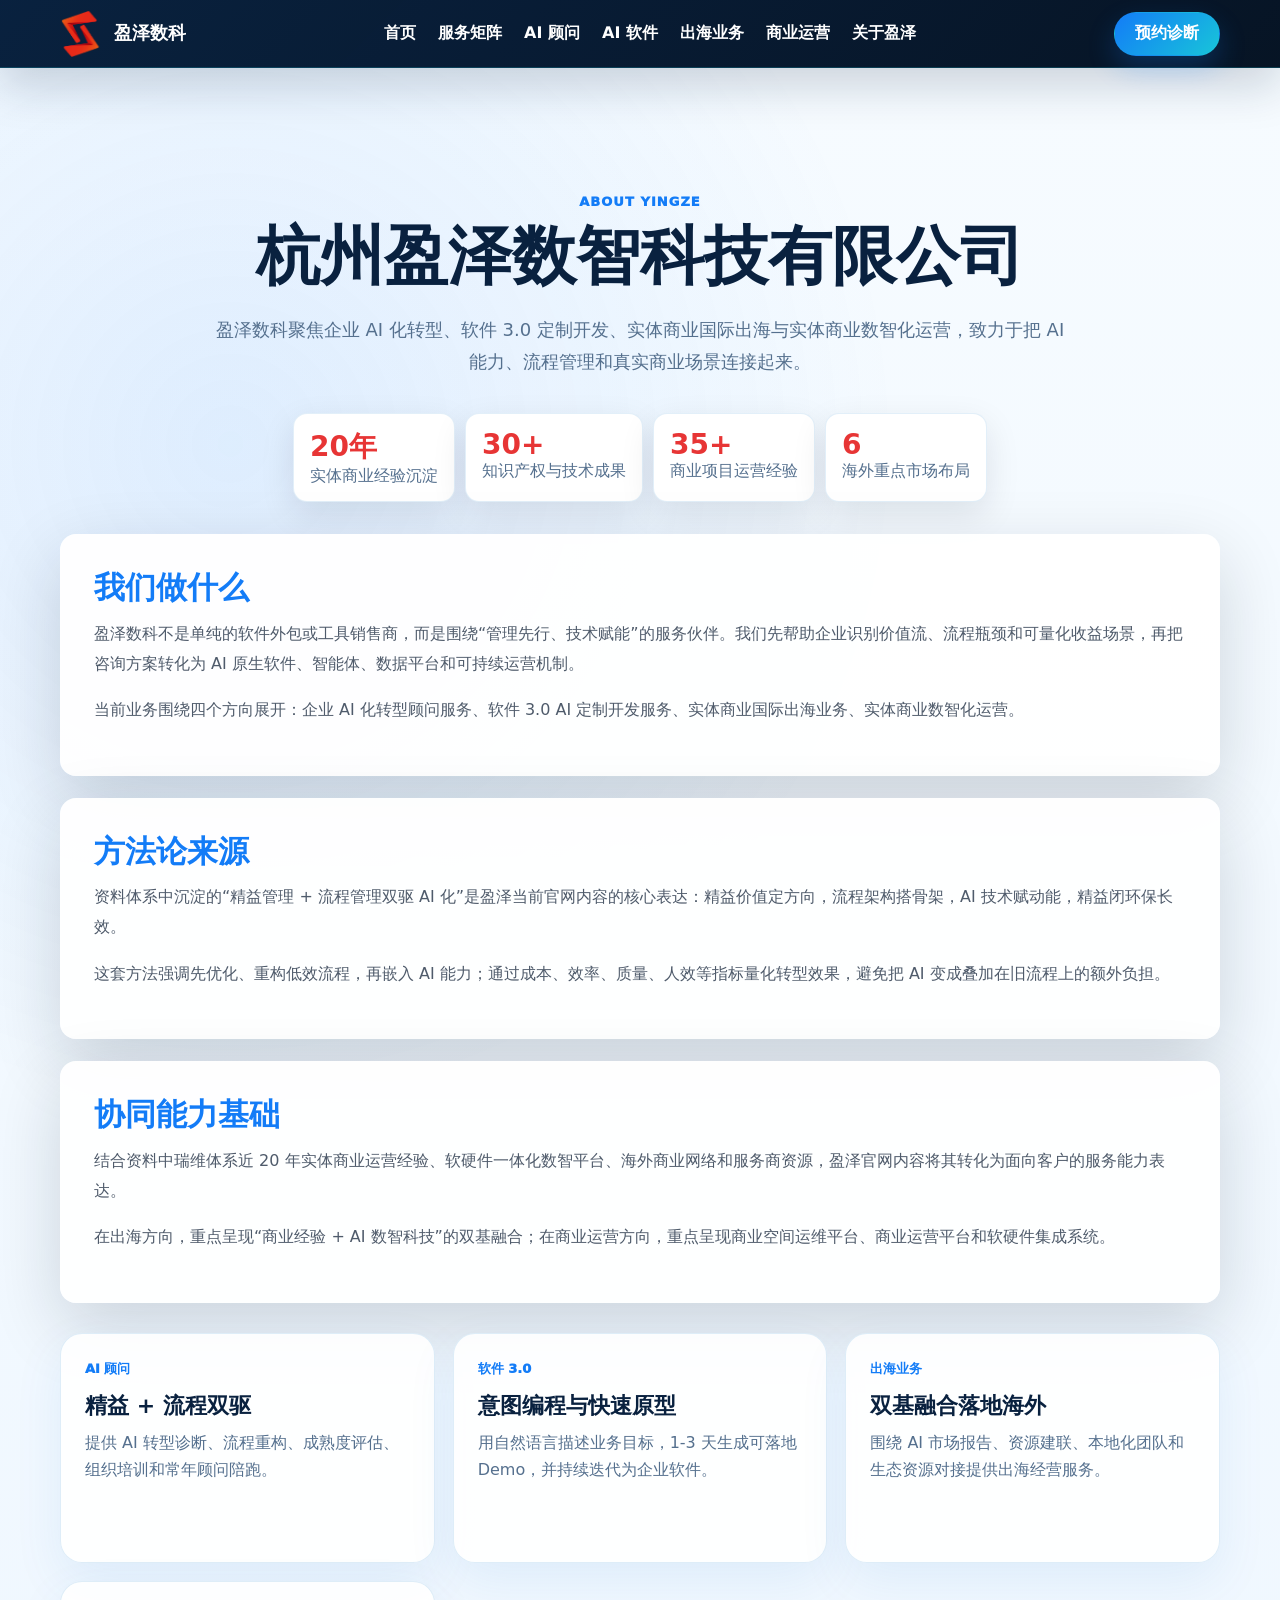
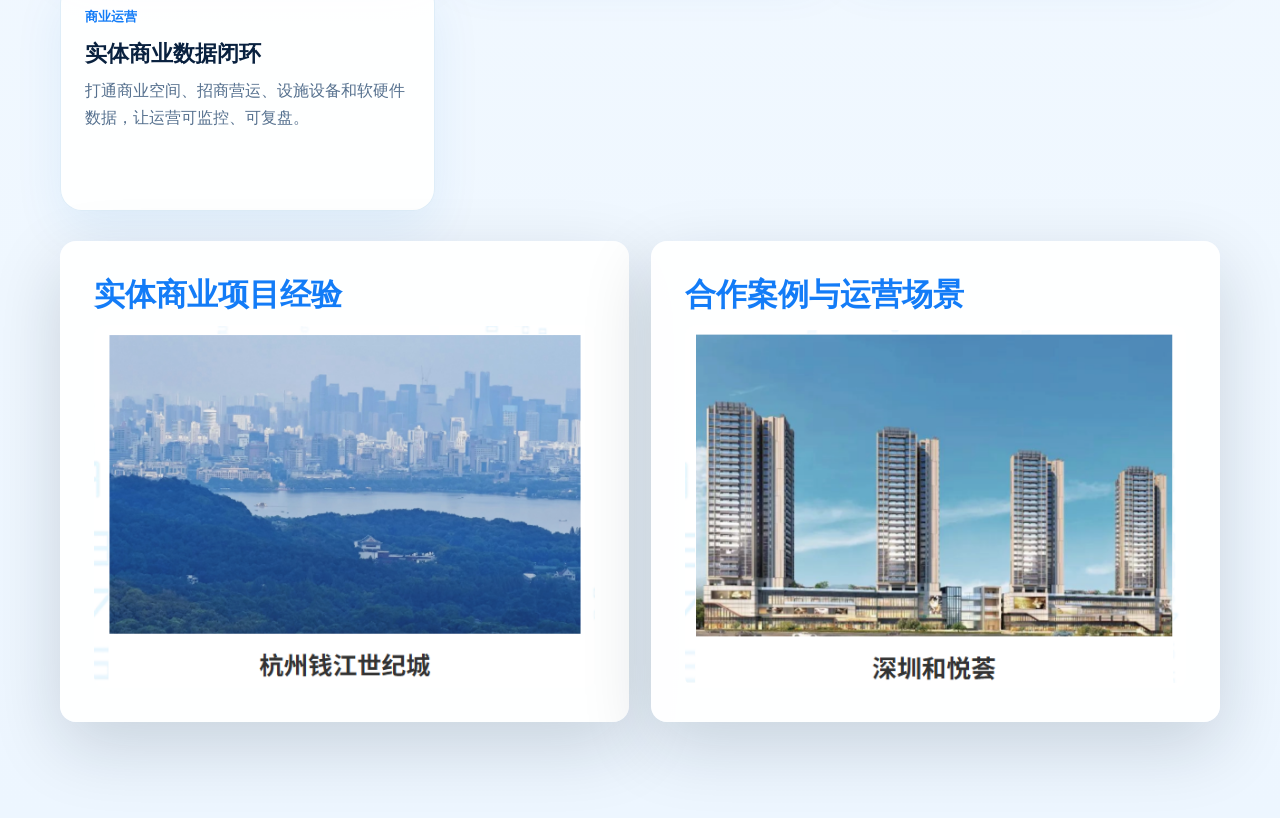
==== commit 8fcad438: "多样式版本" ====
--- a/about.html
+++ b/about.html
@@ -69,7 +69,7 @@
           </div>
 
           <div class="legacy-about-gallery">
-            <article><h3>实体商业项目经验</h3><img src="./assets/legacy/我司项目1.png" alt="实体商业项目经验" /></article>
+            <article><h3>实体商业项目经验</h3><img src="./assets/legacy/我司项目4.png" alt="实体商业项目经验" /></article>
             <article><h3>合作案例与运营场景</h3><img src="./assets/legacy/合作案例1.png" alt="合作案例与运营场景" /></article>
           </div>
         </div>
--- a/styles.css
+++ b/styles.css
@@ -464,12 +464,12 @@
 
 .hero-showcase::before {
   top: 0;
-  background: linear-gradient(180deg, rgba(246, 251, 255, 0.86), transparent);
+  background: linear-gradient(180deg, rgba(255, 250, 242, 0.84), transparent);
 }
 
 .hero-showcase::after {
   bottom: 0;
-  background: linear-gradient(0deg, rgba(246, 251, 255, 0.9), transparent);
+  background: linear-gradient(0deg, rgba(255, 250, 242, 0.86), transparent);
 }
 
 .showcase-lane {
@@ -491,7 +491,7 @@
   color: #fff;
   background: #fff;
   border-radius: 16px;
-  box-shadow: 0 18px 44px rgba(9, 33, 63, 0.16);
+  box-shadow: 0 10px 26px rgba(9, 33, 63, 0.08);
   cursor: pointer;
   transition: transform 180ms ease, box-shadow 180ms ease;
 }
@@ -532,7 +532,7 @@
 
 .showcase-card:hover {
   transform: translateY(-3px);
-  box-shadow: 0 24px 60px rgba(9, 33, 63, 0.24);
+  box-shadow: 0 18px 42px rgba(9, 33, 63, 0.16);
 }
 
 .service-body p {
